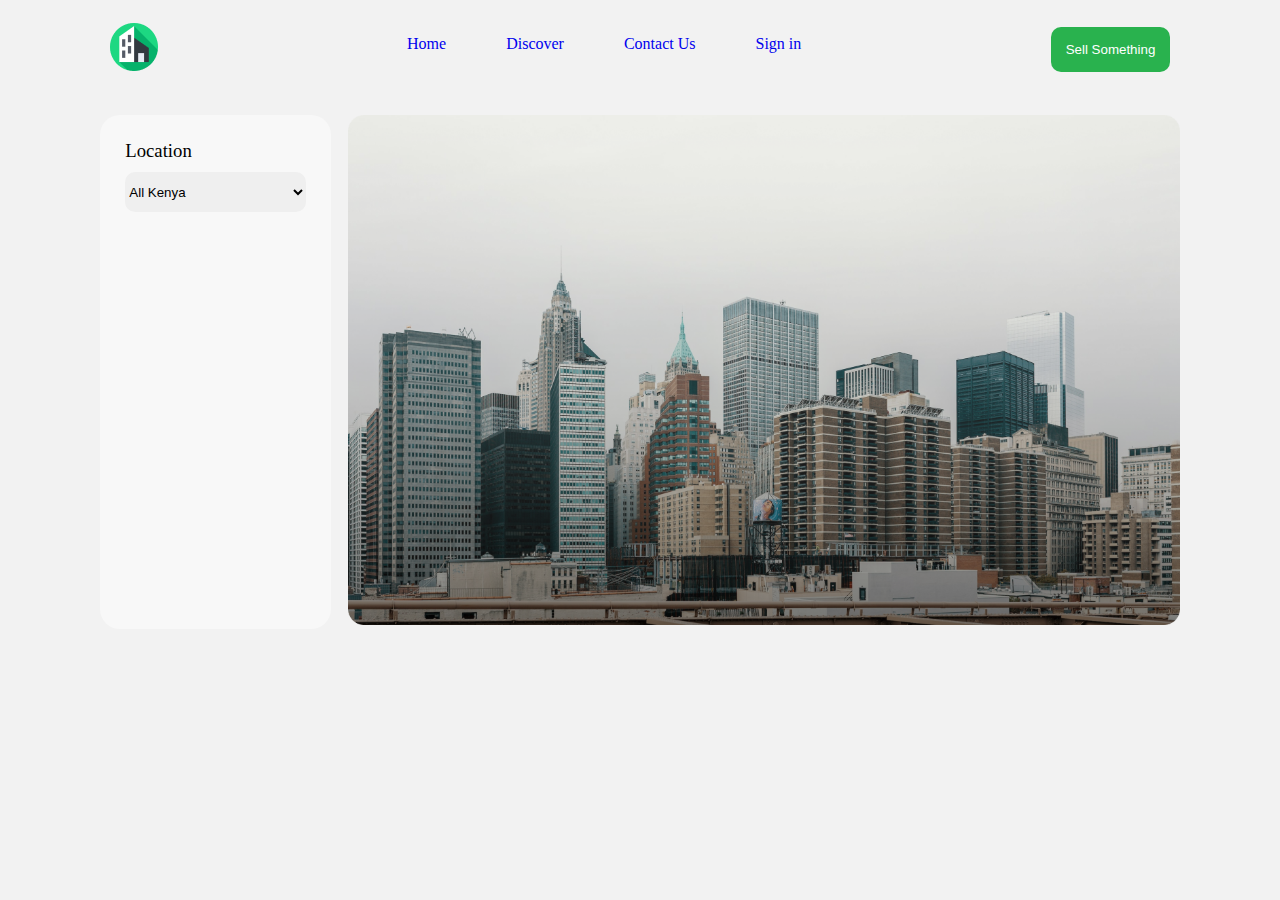
==== index.html @ 0b3e37de "started middle project, made header, styled it" ====
<!DOCTYPE html>
<html lang="en">
<head>
  <meta charset="UTF-8">
  <meta name="viewport" content="width=device-width, initial-scale=1.0">
  <link rel="stylesheet" href="styles.css">
  <title>middle</title>
</head>
<body>
  <header>
    <div class="logo">
      <img src="middle.img/apartment (1) 1.png" alt="apartmentlogo">
    </div>
    <nav>
      <ul class="header-nav">
        <a class="underline-on-hover" href="index.html"><li>Home</li></a>
        <a class="underline-on-hover" href="index.html"><li>Discover</li></a>
        <a class="underline-on-hover" href="index.html"><li>Contact Us</li></a>
        <a class="underline-on-hover" href="index.html"><li>Sign in</li></a>
      </ul>
    </nav>
      <button class="green-button">Sell Something</button>
  </header>
  <section style="display: flex;  justify-content: center;">
    <div class="checkbox-wrapper">
      <h3 style="font-weight: 500;" >Location</h3>
      <form class="select-wrapper">
        <select class="select-itself">
          <option value="All Kenya">All Kenya</option>
          <option value="html">HTML</option>
          <option value="css">CSS</option>
          <option value="php">PHP</option>
          <option value="js">JavaScript</option>
        </select>
      </form>
    </div>
    <div class="search-img-wrap">
      <div class="big-img">
        <img style="width: 65vw;" src="middle.img/Rectangle 400.png" alt="img-of-buildings">
      </div>
    </div>
  </section>
  
  
  
  
  
  
  <section>

  </section>
  <footer>

  </footer>
</body>
</html>
---- styles.css ----
* {
  margin: 0;
  padding: 0;
  box-sizing: border-box;
}

body {
  background-color: #F2F2F2;
}

header {
  display: flex;
  flex-direction: row;
  justify-content: space-around;
  align-items: center;
  margin-top: 23px;
}

.header-nav > ul, a {
  text-decoration: none;
  list-style-type: none;
  margin: 5px 30px;
}

.underline-on-hover > li {
  margin-bottom: 10px;
}

.header-nav {
  display: flex;

  @media (max-width: 800px) {
    display: none;
  }
}




.underline-on-hover:hover {
  border-bottom: 3px solid green;
}

.green-button {
  padding: 15px;
  background-color: #29B24E;
  border: none;
  box-shadow: none;
  border-radius: 10px;
  color: white;
}

.checkbox-wrapper {
  background-color: #F8F8F8;
  margin-top: 40px;
  width: 18vw;
  border-radius: 20px;
  margin-right: 17px;
  padding: 25px;
}

.search-img-wrap {
  margin-top: 40px;
}

.select-wrapper {
  margin-top: 10px;
  /* border: 2px solid #F8F8F8; */
}

.select-itself {
  border: 2px #F8F8F8; 
  width: 100%;
  height: 40px;
  border-radius: 10px;
}
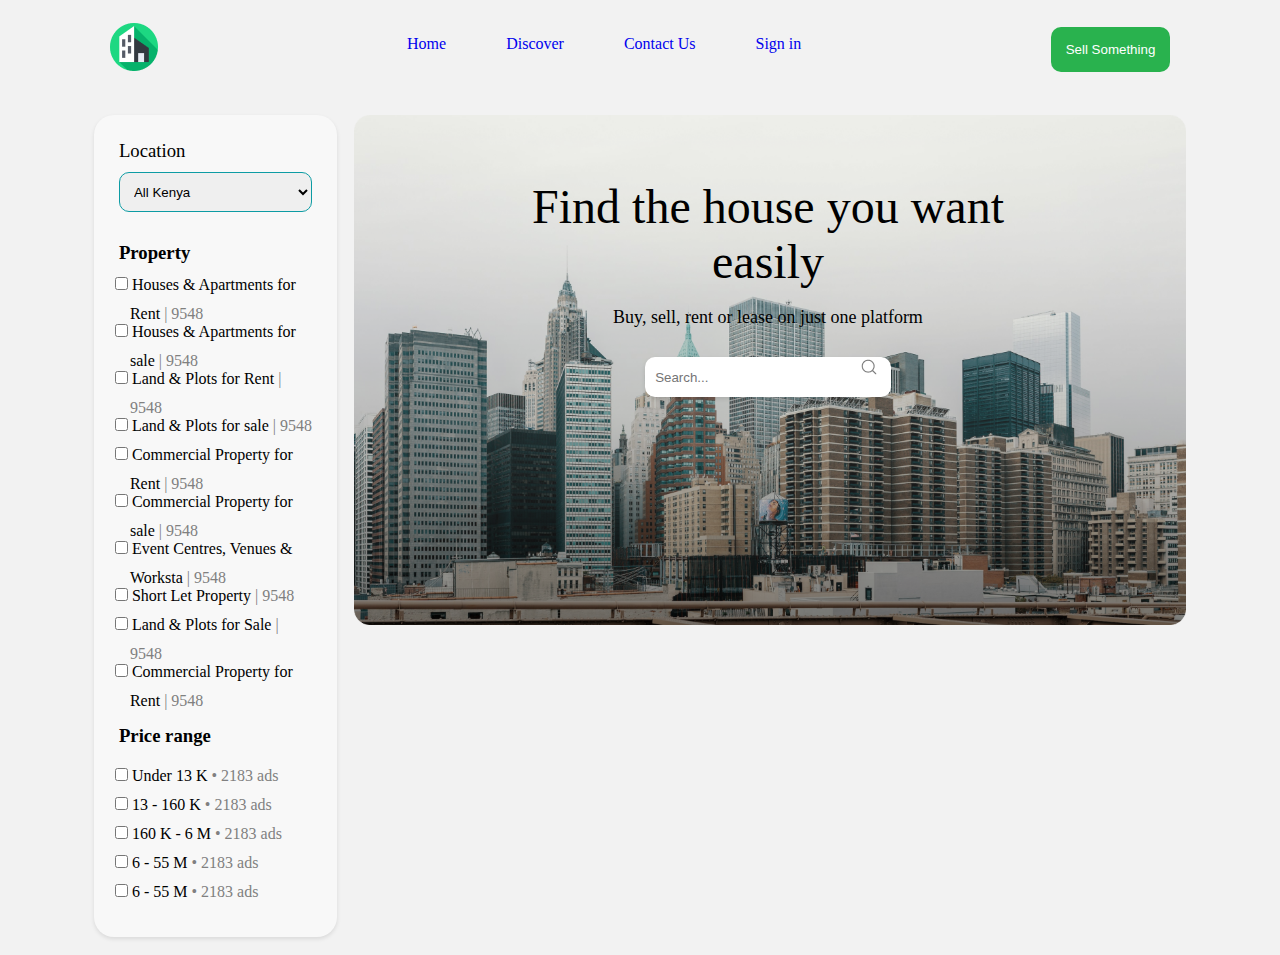
==== commit 8d4d7f1c: "first section almost done , responsive in progress" ====
--- a/index.html
+++ b/index.html
@@ -21,9 +21,9 @@
     </nav>
       <button class="green-button">Sell Something</button>
   </header>
-  <section style="display: flex;  justify-content: center;">
+  <section class="main-wrapper" >
     <div class="checkbox-wrapper">
-      <h3 style="font-weight: 500;" >Location</h3>
+      <h3 style="font-weight: 300;" >Location</h3>
       <form class="select-wrapper">
         <select class="select-itself">
           <option value="All Kenya">All Kenya</option>
@@ -33,21 +33,148 @@
           <option value="js">JavaScript</option>
         </select>
       </form>
+      <div class="checkbox1-wrap">
+        <h3 style="margin-bottom: 12px;">Property</h3>
+        <form class="form1">
+             <div class="checkbox-item">
+               <label for="coding">
+                 <input type="checkbox" id="coding" name="interest" value="Houses & Apartments for Rent | 9548">
+                 Houses & Apartments for Rent <span style="color: grey;">| 9548</span> 
+               </label>
+             </div>
+             <div class="checkbox-item">
+               <label>
+                 <input type="checkbox" id="music" name="interest" value="Houses & Apartments for Rent | 9548">
+                 Houses & Apartments for sale <span style="color: grey;">| 9548</span> 
+               </label>
+             </div>
+             <div class="checkbox-item">
+               <label>
+                 <input type="checkbox" id="art" name="interest" value="Land & Plots for Rent | 9548">
+                 Land & Plots for Rent <span style="color: grey;">| 9548</span> 
+               </label>
+             </div>
+             <div class="checkbox-item">
+               <label>
+                 <input type="checkbox" id="sports" name="interest" value="Land & Plots for sale | 9548">
+                 Land & Plots for sale <span style="color: grey;">| 9548</span> 
+               </label>
+             </div>
+             <div class="checkbox-item">
+               <label>
+                 <input type="checkbox" id="cooking" name="interest" value="Commercial Property for Rent | 9548">
+                 Commercial Property for Rent <span style="color: grey;">| 9548</span> 
+               </label>
+             </div>
+             <div class="checkbox-item">
+               <label>
+                 <input type="checkbox" id="other" name="interest" value="Commercial Property for sale | 9548">
+                 Commercial Property for sale <span style="color: grey;">| 9548</span> 
+               </label>
+             </div>
+             <div class="checkbox-item">
+              <label>
+                <input type="checkbox" id="other" name="interest" value="Event Centres, Venues & Workst | 9548">
+                Event Centres, Venues & Worksta <span style="color: grey;">| 9548</span> 
+              </label>
+            </div>
+            <div class="checkbox-item">
+              <label>
+                <input type="checkbox" id="other" name="interest" value="Short Let Property | 9548">
+                Short Let Property <span style="color: grey;">| 9548</span> 
+              </label>
+            </div>
+            <div class="checkbox-item">
+              <label>
+                <input type="checkbox" id="other" name="interest" value="Land & Plots for Sale | 9548">
+                Land & Plots for Sale <span style="color: grey;">| 9548</span> 
+              </label>
+            </div>
+            <div class="checkbox-item">
+              <label>
+                <input type="checkbox" id="other" name="interest" value="Commercial Property for Rent | 9548">
+                Commercial Property for Rent <span style="color: grey;">| 9548</span> 
+              </label>
+            </div>
+         </form>
+      </div>
+      <div class="checkbox2-wrap">
+        <h3 style="margin-bottom: 20px;">Price range</h3>
+        <form>
+          <div class="checkbox-item">
+            <label>
+              <input type="checkbox" id="other" name="interest" value=" Under 13 K">
+               Under 13 K <span style="color: grey;">• 2183 ads</span> 
+            </label>
+          </div>
+          <div class="checkbox-item">
+           <label>
+             <input type="checkbox" id="other" name="interest" value="13 - 160 K">
+             13 - 160 K  <span style="color: grey;">• 2183 ads</span> 
+           </label>
+         </div>
+         <div class="checkbox-item">
+           <label>
+             <input type="checkbox" id="other" name="interest" value="160 K - 6 M">
+             160 K - 6 M <span style="color: grey;">• 2183 ads</span> 
+           </label>
+         </div>
+         <div class="checkbox-item">
+           <label>
+             <input type="checkbox" id="other" name="interest" value="6 - 55 M">
+             6 - 55 M <span style="color: grey;">• 2183 ads</span> 
+           </label>
+         </div>
+         <div class="checkbox-item">
+           <label>
+             <input type="checkbox" id="other" name="interest" value="6 - 55 M">
+             6 - 55 M <span style="color: grey;">• 2183 ads</span> 
+           </label>
+         </div>
+        </form>
+      </div>
     </div>
     <div class="search-img-wrap">
-      <div class="big-img">
+    <div class="big-img">
         <img style="width: 65vw;" src="middle.img/Rectangle 400.png" alt="img-of-buildings">
+      </div>
+      <div class="img-content">
+        <h1 style="font-size: 48px; font-weight: 300; text-align: center;">Find the house you want easily</h1>
+        <p style="text-align: center; margin-top: 18px; font-size: 18px;">
+          Buy, sell, rent or lease on just one platform</p>
+        <form class="search-form" 
+          id="form" role="search">
+          <input class="search-input" type="search" id="query" name="q" placeholder="Search..." aria-label="Search through site content">
+          <img class="search-img" src="middle.img/Frame (1).png" alt="search-icon">
+        </form>
       </div>
     </div>
   </section>
-  
-  
-  
-  
-  
-  
-  <section>
+  <section class="trending-ads">
+    <div class="all-ad-wrapper">
+      <div>
+        <img src="" alt="">
+        <img src="" alt="">
+        <img src="" alt="">
+        <div class="text-below">
 
+        </div>
+      </div>
+
+
+
+
+
+
+
+
+
+
+
+
+
+
+    </div>
   </section>
   <footer>
 
--- a/styles.css
+++ b/styles.css
@@ -6,6 +6,15 @@
 
 body {
   background-color: #F2F2F2;
+}
+
+.main-wrapper {
+  display: flex;
+  justify-content: center;
+
+  @media (max-width: 800px) {
+    flex-direction: column;
+  }
 }
 
 header {
@@ -53,11 +62,14 @@
 .checkbox-wrapper {
   background-color: #F8F8F8;
   margin-top: 40px;
-  width: 18vw;
+  width: 19vw;
   border-radius: 20px;
   margin-right: 17px;
   padding: 25px;
+  box-shadow: 0 2px 4px rgba(0, 0, 0, 0.1);
 }
+ 
+  
 
 .search-img-wrap {
   margin-top: 40px;
@@ -65,13 +77,68 @@
 
 .select-wrapper {
   margin-top: 10px;
-  /* border: 2px solid #F8F8F8; */
 }
 
 .select-itself {
-  border: 2px #F8F8F8; 
+  border: 1px solid #0D9CA4; 
   width: 100%;
   height: 40px;
   border-radius: 10px;
+  padding: 10px;
 }
 
+.checkbox1-wrap {
+  margin-top: 30px;
+}
+
+
+label {
+  display: block;
+  padding-left: 11px;
+  text-indent: -15px;
+}
+
+
+.checkbox-item input[type=checkbox] {
+  /* accent-color: #29B24E; */
+  accent-color: forestgreen;
+
+  margin-bottom: 15px;
+  
+}
+
+.checkbox2-wrap {
+  margin-left: 0px;
+  margin-top: 15px;
+}
+
+.img-content {
+  content: "Overlay Text";
+  position: absolute;
+  top: 32%;
+  left: 60%;
+  transform: translate(-50%, -50%);
+}
+
+.search-form {
+ border-radius: 1px;
+ display: flex;
+ flex-direction: row;
+ justify-content: center;
+ margin-top: 29px;
+}
+
+.search-input {
+    border: 1px transparent;
+    width: 48%;
+    height: 40px;
+    border-radius: 10px;
+    padding: 10px;
+    box-shadow: 0 2px 4px rgba(0, 0, 0, 0.1); 
+}
+
+.search-img {
+  position: absolute;
+  top: 82%;
+  left: 68%;
+}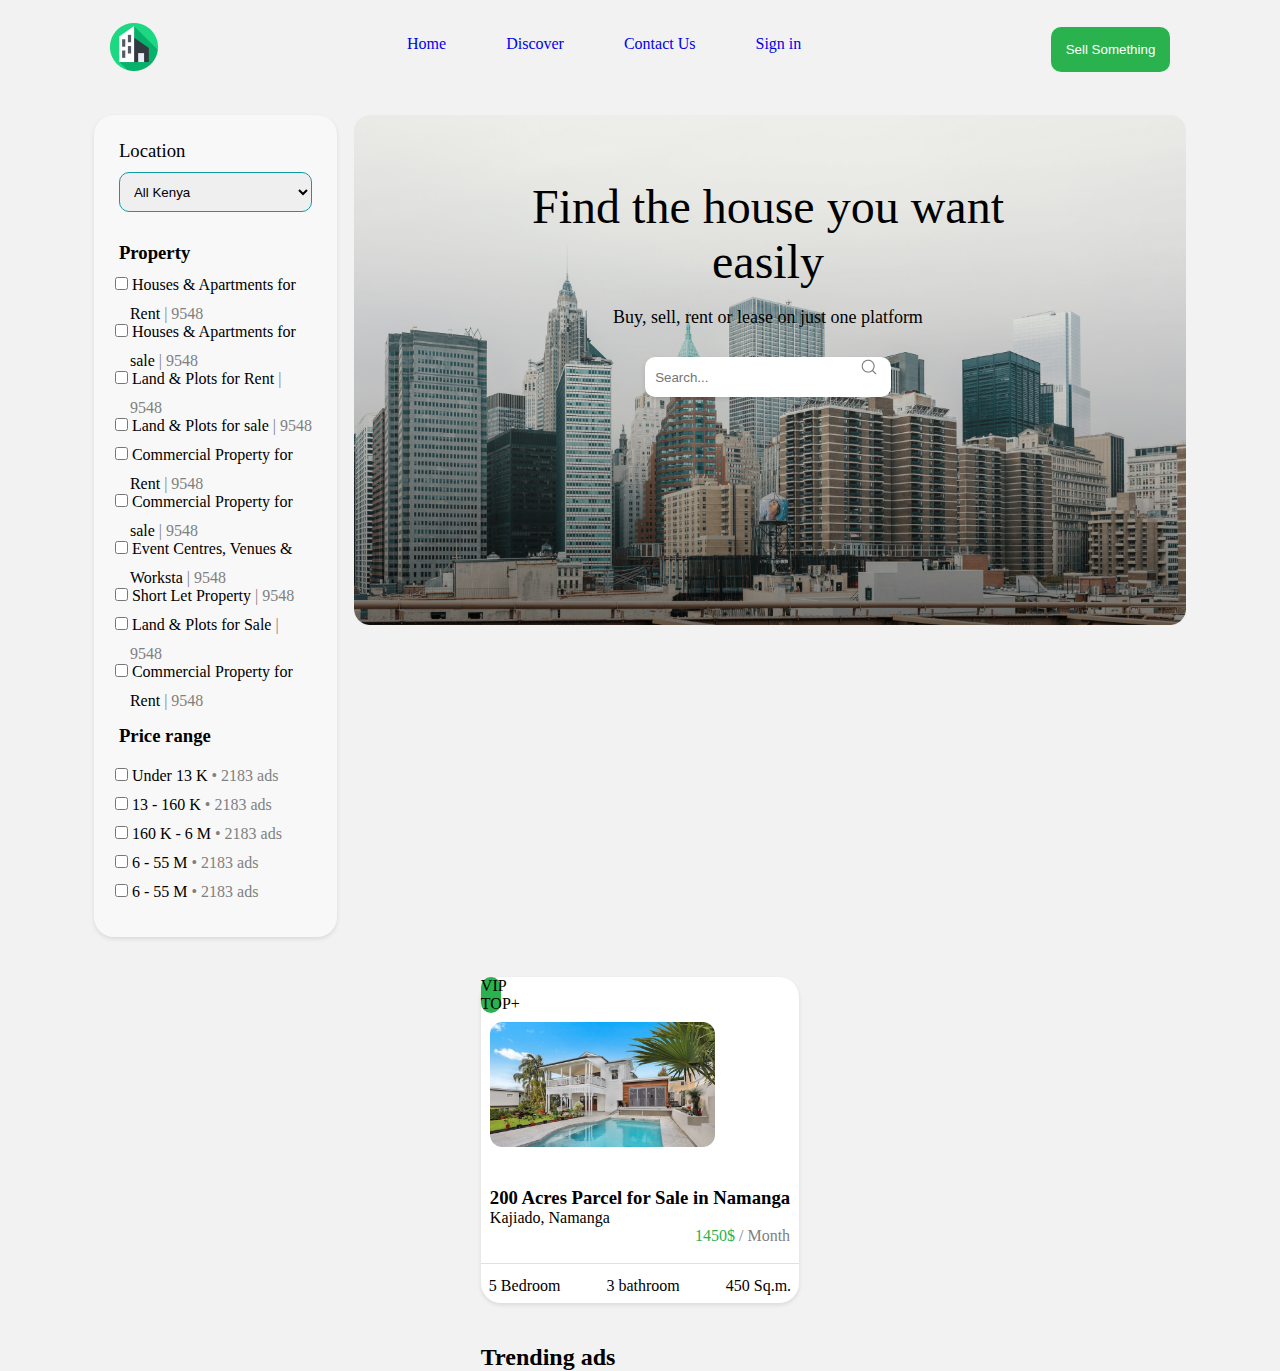
==== commit 72452174: "added new files, started items below" ====
--- a/index.html
+++ b/index.html
@@ -152,14 +152,32 @@
   </section>
   <section class="trending-ads">
     <div class="all-ad-wrapper">
-      <div>
-        <img src="" alt="">
-        <img src="" alt="">
-        <img src="" alt="">
+      <div class="item">
+        <div class="imgs-cont">
+          <div class="vip-top">
+            VIP TOP+
+          </div>
+          <div>
+            <img class="house-img" src="middle.img/Rectangle 541.png" alt="">
+          </div>
+          <div>
+            <img src="" alt="">
+          </div>
+        </div>
         <div class="text-below">
-
+          <h3>200 Acres Parcel for Sale in Namanga</h3>
+          <p>Kajiado, Namanga</p>
+          <p style="text-align: end; color: #29B24E;" >1450$ <span style="color: grey;">/ Month</span></p>
+        </div>
+        <div class="rooms">
+          <p style="margin-top: 5px;">5 Bedroom</p>
+          <p style="margin-top: 5px;">3 bathroom</p>
+          <p style="margin-top: 5px;">450 Sq.m.</p>
         </div>
       </div>
+      <h2 style="margin-top: 41px;">Trending ads</h2>
+    </div>
+  </section>
 
 
 
@@ -171,11 +189,6 @@
 
 
 
-
-
-
-    </div>
-  </section>
   <footer>
 
   </footer>
--- a/styles.css
+++ b/styles.css
@@ -6,15 +6,16 @@
 
 body {
   background-color: #F2F2F2;
+  font-family: poppins;
 }
 
 .main-wrapper {
   display: flex;
   justify-content: center;
 
-  @media (max-width: 800px) {
-    flex-direction: column;
-  }
+  /* @media (max-width: 1024px) {
+    flex-direction: column-reverse;
+  } */
 }
 
 header {
@@ -118,6 +119,11 @@
   top: 32%;
   left: 60%;
   transform: translate(-50%, -50%);
+
+  /* @media (max-width: 1024px) {
+    left: 0;
+    margin: 0 50%;
+  } */
 }
 
 .search-form {
@@ -141,4 +147,50 @@
   position: absolute;
   top: 82%;
   left: 68%;
-}+}
+
+
+.trending-ads {
+  display: flex;
+  justify-content: center;
+}
+
+.item {
+  background-color: white;
+  margin-top: 40px;
+  height: auto;
+  border-radius: 20px;
+  box-shadow: 0 2px 4px rgba(0, 0, 0, 0.1);
+}
+
+.text-below, .item img {
+  padding: 9px;
+}
+
+
+.rooms {
+  display: flex;
+    flex-direction: row;
+    justify-content: space-between;
+    margin-top: 9px;
+    border-top: 1px solid #CFEAD6;
+    margin-bottom: 6px;
+}
+
+.rooms > p {
+  padding: 8px;
+}
+
+.house-img {
+  width: 19vw;
+  display: flex;
+  align-items: center;
+  justify-content: flex-start;
+}
+
+.vip-top {
+  background-color: #29B24E;
+  border-radius: 20px;
+  width: 20px;
+}
+
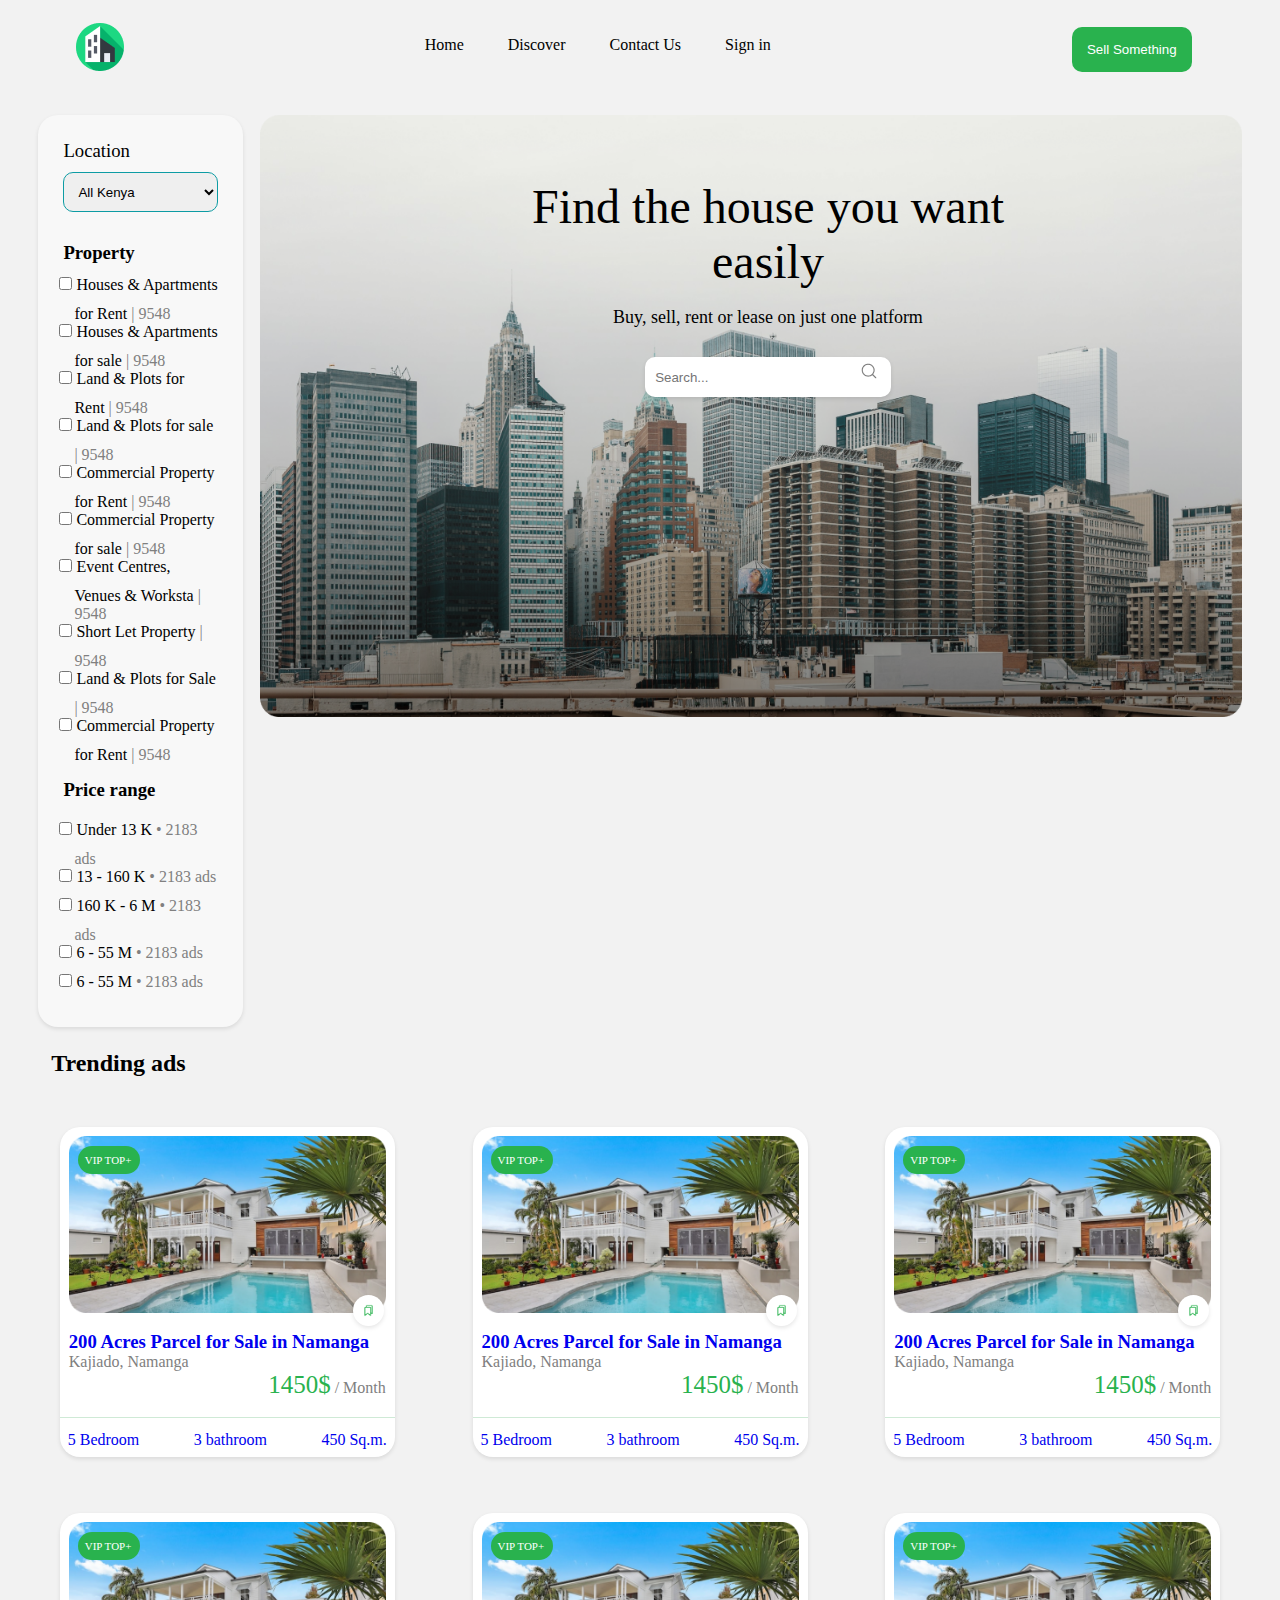
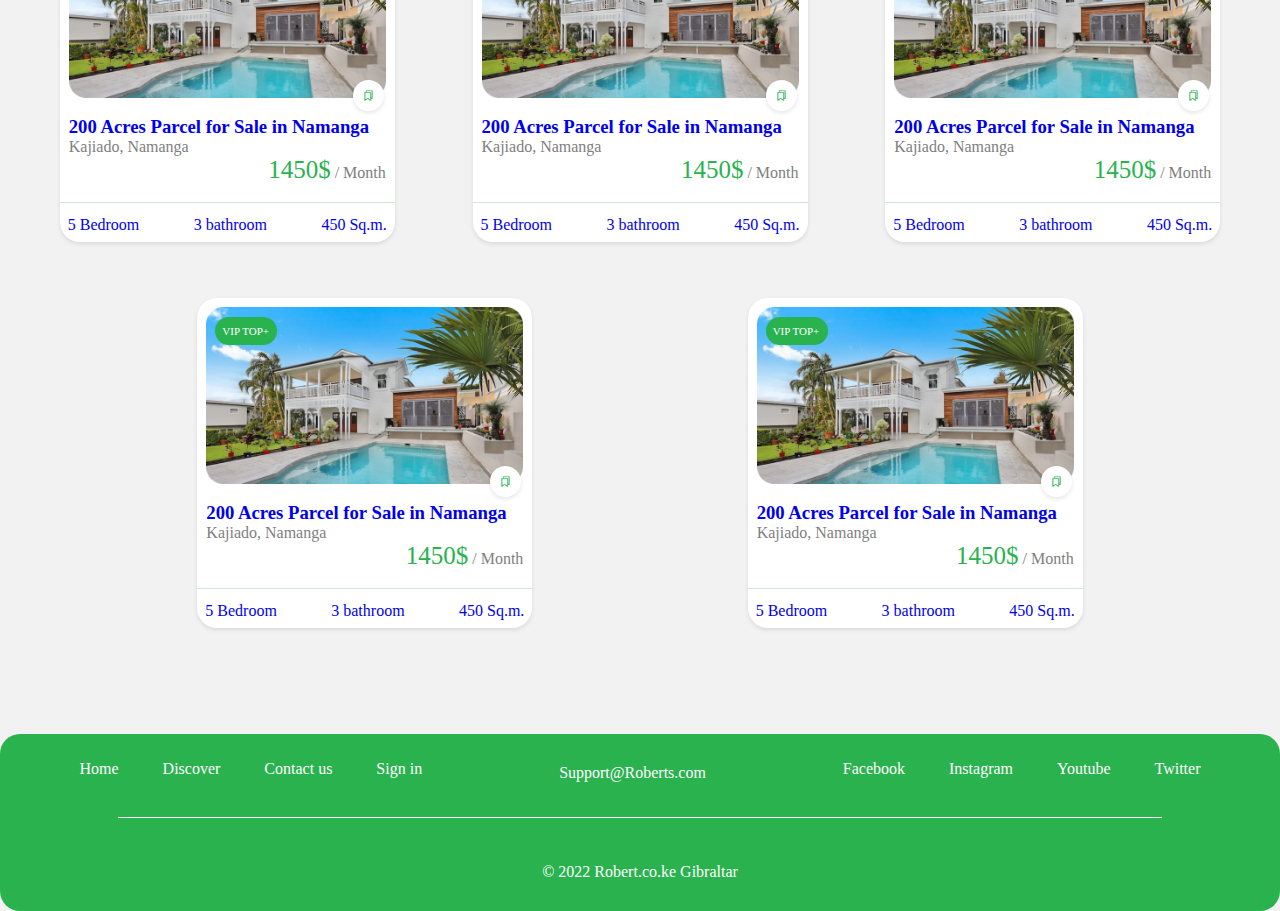
==== commit a36a0289: "almost finished main page, started internal page, created new files for that and pasted  main struct" ====
--- a/index.html
+++ b/index.html
@@ -13,10 +13,10 @@
     </div>
     <nav>
       <ul class="header-nav">
-        <a class="underline-on-hover" href="index.html"><li>Home</li></a>
-        <a class="underline-on-hover" href="index.html"><li>Discover</li></a>
-        <a class="underline-on-hover" href="index.html"><li>Contact Us</li></a>
-        <a class="underline-on-hover" href="index.html"><li>Sign in</li></a>
+        <a class="underline-on-hover" href="index.html"><li style="color: black;">Home</li></a>
+        <a class="underline-on-hover" href="index.html"><li style="color: black;">Discover</li></a>
+        <a class="underline-on-hover" href="index.html"><li style="color: black;">Contact Us</li></a>
+        <a class="underline-on-hover" href="index.html"><li style="color: black;">Sign in</li></a>
       </ul>
     </nav>
       <button class="green-button">Sell Something</button>
@@ -39,61 +39,61 @@
              <div class="checkbox-item">
                <label for="coding">
                  <input type="checkbox" id="coding" name="interest" value="Houses & Apartments for Rent | 9548">
-                 Houses & Apartments for Rent <span style="color: grey;">| 9548</span> 
+                 Houses & Apartments for Rent <span style="color: grey;">| 9548</span>
                </label>
              </div>
              <div class="checkbox-item">
                <label>
                  <input type="checkbox" id="music" name="interest" value="Houses & Apartments for Rent | 9548">
-                 Houses & Apartments for sale <span style="color: grey;">| 9548</span> 
+                 Houses & Apartments for sale <span style="color: grey;">| 9548</span>
                </label>
              </div>
              <div class="checkbox-item">
                <label>
                  <input type="checkbox" id="art" name="interest" value="Land & Plots for Rent | 9548">
-                 Land & Plots for Rent <span style="color: grey;">| 9548</span> 
+                 Land & Plots for Rent <span style="color: grey;">| 9548</span>
                </label>
              </div>
              <div class="checkbox-item">
                <label>
                  <input type="checkbox" id="sports" name="interest" value="Land & Plots for sale | 9548">
-                 Land & Plots for sale <span style="color: grey;">| 9548</span> 
+                 Land & Plots for sale <span style="color: grey;">| 9548</span>
                </label>
              </div>
              <div class="checkbox-item">
                <label>
                  <input type="checkbox" id="cooking" name="interest" value="Commercial Property for Rent | 9548">
-                 Commercial Property for Rent <span style="color: grey;">| 9548</span> 
+                 Commercial Property for Rent <span style="color: grey;">| 9548</span>
                </label>
              </div>
              <div class="checkbox-item">
                <label>
                  <input type="checkbox" id="other" name="interest" value="Commercial Property for sale | 9548">
-                 Commercial Property for sale <span style="color: grey;">| 9548</span> 
+                 Commercial Property for sale <span style="color: grey;">| 9548</span>
                </label>
              </div>
              <div class="checkbox-item">
               <label>
                 <input type="checkbox" id="other" name="interest" value="Event Centres, Venues & Workst | 9548">
-                Event Centres, Venues & Worksta <span style="color: grey;">| 9548</span> 
+                Event Centres, Venues & Worksta <span style="color: grey;">| 9548</span>
               </label>
             </div>
             <div class="checkbox-item">
               <label>
                 <input type="checkbox" id="other" name="interest" value="Short Let Property | 9548">
-                Short Let Property <span style="color: grey;">| 9548</span> 
+                Short Let Property <span style="color: grey;">| 9548</span>
               </label>
             </div>
             <div class="checkbox-item">
               <label>
                 <input type="checkbox" id="other" name="interest" value="Land & Plots for Sale | 9548">
-                Land & Plots for Sale <span style="color: grey;">| 9548</span> 
+                Land & Plots for Sale <span style="color: grey;">| 9548</span>
               </label>
             </div>
             <div class="checkbox-item">
               <label>
                 <input type="checkbox" id="other" name="interest" value="Commercial Property for Rent | 9548">
-                Commercial Property for Rent <span style="color: grey;">| 9548</span> 
+                Commercial Property for Rent <span style="color: grey;">| 9548</span>
               </label>
             </div>
          </form>
@@ -104,31 +104,31 @@
           <div class="checkbox-item">
             <label>
               <input type="checkbox" id="other" name="interest" value=" Under 13 K">
-               Under 13 K <span style="color: grey;">• 2183 ads</span> 
+               Under 13 K <span style="color: grey;">• 2183 ads</span>
             </label>
           </div>
           <div class="checkbox-item">
            <label>
              <input type="checkbox" id="other" name="interest" value="13 - 160 K">
-             13 - 160 K  <span style="color: grey;">• 2183 ads</span> 
+             13 - 160 K  <span style="color: grey;">• 2183 ads</span>
            </label>
          </div>
          <div class="checkbox-item">
            <label>
              <input type="checkbox" id="other" name="interest" value="160 K - 6 M">
-             160 K - 6 M <span style="color: grey;">• 2183 ads</span> 
+             160 K - 6 M <span style="color: grey;">• 2183 ads</span>
            </label>
          </div>
          <div class="checkbox-item">
            <label>
              <input type="checkbox" id="other" name="interest" value="6 - 55 M">
-             6 - 55 M <span style="color: grey;">• 2183 ads</span> 
+             6 - 55 M <span style="color: grey;">• 2183 ads</span>
            </label>
          </div>
          <div class="checkbox-item">
            <label>
              <input type="checkbox" id="other" name="interest" value="6 - 55 M">
-             6 - 55 M <span style="color: grey;">• 2183 ads</span> 
+             6 - 55 M <span style="color: grey;">• 2183 ads</span>
            </label>
          </div>
         </form>
@@ -136,61 +136,280 @@
     </div>
     <div class="search-img-wrap">
     <div class="big-img">
-        <img style="width: 65vw;" src="middle.img/Rectangle 400.png" alt="img-of-buildings">
+        <img style=" width: 100%; max-height: 141vh;"src="middle.img/Rectangle 400.png" alt="img-of-buildings">
+        <div class="img-content">
+          <h1 class="img-h1-content">Find the house you want easily</h1>
+          <p style="text-align: center; margin-top: 18px; font-size: 18px;">
+            Buy, sell, rent or lease on just one platform</p>
+          <form class="search-form"
+            id="form" role="search">
+            <input class="search-input" type="search" id="query" name="q" placeholder="Search..." aria-label="Search through site content">
+            <img class="search-img" src="middle.img/Frame (1).png" alt="search-icon">
+          </form>
+        </div>
       </div>
-      <div class="img-content">
-        <h1 style="font-size: 48px; font-weight: 300; text-align: center;">Find the house you want easily</h1>
-        <p style="text-align: center; margin-top: 18px; font-size: 18px;">
-          Buy, sell, rent or lease on just one platform</p>
-        <form class="search-form" 
-          id="form" role="search">
-          <input class="search-input" type="search" id="query" name="q" placeholder="Search..." aria-label="Search through site content">
-          <img class="search-img" src="middle.img/Frame (1).png" alt="search-icon">
-        </form>
-      </div>
     </div>
   </section>
+    <div> 
+      <h2 style="margin-top: 23px; margin-left: 4vw;">
+        Trending ads
+      </h2>
+    </div>
   <section class="trending-ads">
     <div class="all-ad-wrapper">
-      <div class="item">
-        <div class="imgs-cont">
-          <div class="vip-top">
-            VIP TOP+
-          </div>
-          <div>
-            <img class="house-img" src="middle.img/Rectangle 541.png" alt="">
-          </div>
-          <div>
-            <img src="" alt="">
-          </div>
-        </div>
-        <div class="text-below">
-          <h3>200 Acres Parcel for Sale in Namanga</h3>
-          <p>Kajiado, Namanga</p>
-          <p style="text-align: end; color: #29B24E;" >1450$ <span style="color: grey;">/ Month</span></p>
-        </div>
-        <div class="rooms">
-          <p style="margin-top: 5px;">5 Bedroom</p>
-          <p style="margin-top: 5px;">3 bathroom</p>
-          <p style="margin-top: 5px;">450 Sq.m.</p>
-        </div>
-      </div>
-      <h2 style="margin-top: 41px;">Trending ads</h2>
+      <a href="index2.html">
+        <div class="item">
+        <div class="imgs-cont">
+          <div class="vip-top">
+           <p style="margin-top: 8px;
+           font-size: 11px;
+           color: white;
+           margin-left: 7px;
+            ">VIP TOP+</p>
+          </div>
+          <div>
+            <img class="house-img" src="middle.img/Rectangle 541.png" alt="img-ofhouse">
+          </div>
+          <div class="imgs-cont2">
+            <img src="middle.img/Frame (2).png" alt="img-ofhouse">
+          </div>
+        </div>
+        <div class="text-below">
+          <h3>200 Acres Parcel for Sale in Namanga</h3>
+          <p style="color: grey;">Kajiado, Namanga</p>
+          <p style="text-align: end; color: #29B24E;" ><span class="green-price"> 1450$</span> <span style="color: grey;">/ Month</span></p>
+        </div>
+        <div class="rooms">
+          <p style="margin-top: 5px;">5 Bedroom</p>
+          <p style="margin-top: 5px;">3 bathroom</p>
+          <p style="margin-top: 5px;">450 Sq.m.</p>
+        </div>
+      </div></a>
+      <a href="index.html">
+        <div class="item">
+        <div class="imgs-cont">
+          <div class="vip-top">
+           <p style="    margin-top: 8px;
+           font-size: 11px;
+           color: white;
+           margin-left: 7px;
+            ">VIP TOP+</p>
+          </div>
+          <div>
+            <img class="house-img" src="middle.img/Rectangle 541.png" alt="">
+          </div>
+          <div class="imgs-cont2">
+            <img src="middle.img/Frame (2).png" alt="">
+          </div>
+        </div>
+        <div class="text-below">
+          <h3>200 Acres Parcel for Sale in Namanga</h3>
+          <p style="color: grey;">Kajiado, Namanga</p>
+          <p style="text-align: end; color: #29B24E;" ><span class="green-price"> 1450$</span> <span style="color: grey;">/ Month</span></p>
+        </div>
+        <div class="rooms">
+          <p style="margin-top: 5px;">5 Bedroom</p>
+          <p style="margin-top: 5px;">3 bathroom</p>
+          <p style="margin-top: 5px;">450 Sq.m.</p>
+        </div>
+      </div></a>
+      <a href="index.html">
+        <div class="item">
+        <div class="imgs-cont">
+          <div class="vip-top">
+           <p style="    margin-top: 8px;
+           font-size: 11px;
+           color: white;
+           margin-left: 7px;
+            ">VIP TOP+</p>
+          </div>
+          <div>
+            <img class="house-img" src="middle.img/Rectangle 541.png" alt="">
+          </div>
+          <div class="imgs-cont2">
+            <img src="middle.img/Frame (2).png" alt="">
+          </div>
+        </div>
+        <div class="text-below">
+          <h3>200 Acres Parcel for Sale in Namanga</h3>
+          <p style="color: grey;">Kajiado, Namanga</p>
+          <p style="text-align: end; color: #29B24E;" ><span class="green-price"> 1450$</span> <span style="color: grey;">/ Month</span></p>
+        </div>
+        <div class="rooms">
+          <p style="margin-top: 5px;">5 Bedroom</p>
+          <p style="margin-top: 5px;">3 bathroom</p>
+          <p style="margin-top: 5px;">450 Sq.m.</p>
+        </div>
+      </div></a>
+      <a href="index.html">
+        <div class="item">
+        <div class="imgs-cont">
+          <div class="vip-top">
+           <p style="    margin-top: 8px;
+           font-size: 11px;
+           color: white;
+           margin-left: 7px;
+            ">VIP TOP+</p>
+          </div>
+          <div>
+            <img class="house-img" src="middle.img/Rectangle 541.png" alt="img-ofhouse">
+          </div>
+          <div class="imgs-cont2">
+            <img src="middle.img/Frame (2).png" alt="img-ofhouse">
+          </div>
+        </div>
+        <div class="text-below">
+          <h3>200 Acres Parcel for Sale in Namanga</h3>
+          <p style="color: grey;">Kajiado, Namanga</p>
+          <p style="text-align: end; color: #29B24E;" ><span class="green-price"> 1450$</span> <span style="color: grey;">/ Month</span></p>
+        </div>
+        <div class="rooms">
+          <p style="margin-top: 5px;">5 Bedroom</p>
+          <p style="margin-top: 5px;">3 bathroom</p>
+          <p style="margin-top: 5px;">450 Sq.m.</p>
+        </div>
+      </div></a>
+      <a href="index.html">
+        <div class="item">
+        <div class="imgs-cont">
+          <div class="vip-top">
+           <p style="    margin-top: 8px;
+           font-size: 11px;
+           color: white;
+           margin-left: 7px;
+            ">VIP TOP+</p>
+          </div>
+          <div>
+            <img class="house-img" src="middle.img/Rectangle 541.png" alt="">
+          </div>
+          <div class="imgs-cont2">
+            <img src="middle.img/Frame (2).png" alt="">
+          </div>
+        </div>
+        <div class="text-below">
+          <h3>200 Acres Parcel for Sale in Namanga</h3>
+          <p style="color: grey;">Kajiado, Namanga</p>
+          <p style="text-align: end; color: #29B24E;" ><span class="green-price"> 1450$</span> <span style="color: grey;">/ Month</span></p>
+        </div>
+        <div class="rooms">
+          <p style="margin-top: 5px;">5 Bedroom</p>
+          <p style="margin-top: 5px;">3 bathroom</p>
+          <p style="margin-top: 5px;">450 Sq.m.</p>
+        </div>
+      </div></a>
+      <a href="index.html">
+        <div class="item">
+        <div class="imgs-cont">
+          <div class="vip-top">
+           <p style="    margin-top: 8px;
+           font-size: 11px;
+           color: white;
+           margin-left: 7px;
+            ">VIP TOP+</p>
+          </div>
+          <div>
+            <img class="house-img" src="middle.img/Rectangle 541.png" alt="">
+          </div>
+          <div class="imgs-cont2">
+            <img src="middle.img/Frame (2).png" alt="">
+          </div>
+        </div>
+        <div class="text-below">
+          <h3>200 Acres Parcel for Sale in Namanga</h3>
+          <p style="color: grey;">Kajiado, Namanga</p>
+          <p style="text-align: end; color: #29B24E;" ><span class="green-price"> 1450$</span> <span style="color: grey;">/ Month</span></p>
+        </div>
+        <div class="rooms">
+          <p style="margin-top: 5px;">5 Bedroom</p>
+          <p style="margin-top: 5px;">3 bathroom</p>
+          <p style="margin-top: 5px;">450 Sq.m.</p>
+        </div>
+      </div></a>
+      <a href="index.html">
+        <div class="item">
+        <div class="imgs-cont">
+          <div class="vip-top">
+           <p style="    margin-top: 8px;
+           font-size: 11px;
+           color: white;
+           margin-left: 7px;
+            ">VIP TOP+</p>
+          </div>
+          <div>
+            <img class="house-img" src="middle.img/Rectangle 541.png" alt="">
+          </div>
+          <div class="imgs-cont2">
+            <img src="middle.img/Frame (2).png" alt="">
+          </div>
+        </div>
+        <div class="text-below">
+          <h3>200 Acres Parcel for Sale in Namanga</h3>
+          <p style="color: grey;">Kajiado, Namanga</p>
+          <p style="text-align: end; color: #29B24E;" ><span class="green-price"> 1450$</span> <span style="color: grey;">/ Month</span></p>
+        </div>
+        <div class="rooms">
+          <p style="margin-top: 5px;">5 Bedroom</p>
+          <p style="margin-top: 5px;">3 bathroom</p>
+          <p style="margin-top: 5px;">450 Sq.m.</p>
+        </div>
+      </div></a>
+      <a href="index.html">
+        <div class="item">
+        <div class="imgs-cont">
+          <div class="vip-top">
+           <p style="    margin-top: 8px;
+           font-size: 11px;
+           color: white;
+           margin-left: 7px;
+            ">VIP TOP+</p>
+          </div>
+          <div>
+            <img class="house-img" src="middle.img/Rectangle 541.png" alt="">
+          </div>
+          <div class="imgs-cont2">
+            <img src="middle.img/Frame (2).png" alt="">
+          </div>
+        </div>
+        <div class="text-below">
+          <h3>200 Acres Parcel for Sale in Namanga</h3>
+          <p style="color: grey;">Kajiado, Namanga</p>
+          <p style="text-align: end; color: #29B24E; " > <span class="green-price"> 1450$</span> <span style="color: grey;">/ Month</span></p>
+        </div>
+        <div class="rooms">
+          <p style="margin-top: 5px;">5 Bedroom</p>
+          <p style="margin-top: 5px;">3 bathroom</p>
+          <p style="margin-top: 5px;">450 Sq.m.</p>
+        </div>
+      </div></a>
     </div>
   </section>
-
-
-
-
-
-
-
-
-
-
-
   <footer>
-
+      <div class="nav-wrapper">
+        <nav class="first-nav-wrap">
+          <ul>
+            <a class="link-nav" href=""><li>Home</li></a>
+            <a class="link-nav" href=""><li>Discover</li></a>
+            <a class="link-nav" href=""><li>Contact us</li></a>
+            <a class="link-nav" href=""><li>Sign in</li></a>
+          </ul>
+        </nav>
+        <p class="between">Support@Roberts.com</p>
+        <nav class="second-nav-wrap">
+          <ul>
+            <a class="link-nav" href=""><li>Facebook</li></a>
+            <a class="link-nav" href=""><li>Instagram</li></a>
+            <a class="link-nav" href=""><li>Youtube</li></a>
+            <a class="link-nav" href=""><li>Twitter</li></a>
+          </ul>
+        </nav>
+    </div>
+    <div class="footer-line"></div>
+    <div style="display: flex; justify-content: center;">
+      <p style="margin-top: 30px;margin-bottom: 30px; color: white;">© 2022 Robert.co.ke Gibraltar</p>
+    </div>
   </footer>
+  <div class="mobile-footer">
+    <img style="width: 100%; margin-top: 56px;" src="middle.img/Group 134.png" alt="mobilefooterimg">
+  </div>
 </body>
 </html>--- a/styles.css
+++ b/styles.css
@@ -11,11 +11,12 @@
 
 .main-wrapper {
   display: flex;
-  justify-content: center;
-
-  /* @media (max-width: 1024px) {
+  margin: 0 3%;
+
+  @media (max-width: 1200px)  {
     flex-direction: column-reverse;
-  } */
+
+  }
 }
 
 header {
@@ -26,6 +27,7 @@
   margin-top: 23px;
 }
 
+
 .header-nav > ul, a {
   text-decoration: none;
   list-style-type: none;
@@ -39,7 +41,7 @@
 .header-nav {
   display: flex;
 
-  @media (max-width: 800px) {
+  @media (max-width: 768px) {
     display: none;
   }
 }
@@ -58,6 +60,7 @@
   box-shadow: none;
   border-radius: 10px;
   color: white;
+  margin-right: -4vw;
 }
 
 .checkbox-wrapper {
@@ -68,13 +71,15 @@
   margin-right: 17px;
   padding: 25px;
   box-shadow: 0 2px 4px rgba(0, 0, 0, 0.1);
+
+  @media (max-width: 1200px) {
+    width: 100%;
+    height: 100%;
+  }
+
 }
  
-  
-
-.search-img-wrap {
-  margin-top: 40px;
-}
+
 
 .select-wrapper {
   margin-top: 10px;
@@ -100,6 +105,9 @@
 }
 
 
+
+
+
 .checkbox-item input[type=checkbox] {
   /* accent-color: #29B24E; */
   accent-color: forestgreen;
@@ -111,6 +119,11 @@
 .checkbox2-wrap {
   margin-left: 0px;
   margin-top: 15px;
+}
+
+
+.search-img-wrap {
+  margin-top: 40px;
 }
 
 .img-content {
@@ -120,10 +133,35 @@
   left: 60%;
   transform: translate(-50%, -50%);
 
-  /* @media (max-width: 1024px) {
-    left: 0;
-    margin: 0 50%;
-  } */
+  @media (max-width: 1200px) {
+    position: absolute;
+    top: 42%;
+    left: 50%;
+  }
+
+}
+
+.img-content {
+  @media (max-width: 650px) {
+    position: absolute;
+    top: 32%;
+    left: 50%;
+  }
+
+  @media (max-width: 500px) {
+    top: 25%;
+    left: 50%;
+  }
+}
+
+.img-h1-content {
+  font-size: 48px; 
+  font-weight: 300; 
+  text-align: center; 
+
+  @media (max-width: 650px) {
+    font-size: 30px;
+  }
 }
 
 .search-form {
@@ -132,6 +170,10 @@
  flex-direction: row;
  justify-content: center;
  margin-top: 29px;
+}
+
+.logo {
+  margin-left: -5vw;
 }
 
 .search-input {
@@ -145,14 +187,27 @@
 
 .search-img {
   position: absolute;
-  top: 82%;
+  top: 84%;
   left: 68%;
 }
 
 
 .trending-ads {
   display: flex;
-  justify-content: center;
+}
+
+.all-ad-wrapper {
+  display: flex;
+  flex-direction: row;
+  flex-wrap: wrap;
+  align-items: center;
+  margin-top: -7vw;
+  justify-content: space-evenly;
+  padding: 95px 12px;
+}
+
+.green-price {
+  font-size: 25px;
 }
 
 .item {
@@ -161,6 +216,7 @@
   height: auto;
   border-radius: 20px;
   box-shadow: 0 2px 4px rgba(0, 0, 0, 0.1);
+  max-width: 335px;
 }
 
 .text-below, .item img {
@@ -182,15 +238,119 @@
 }
 
 .house-img {
-  width: 19vw;
   display: flex;
   align-items: center;
   justify-content: flex-start;
+  width: 100%;
 }
 
 .vip-top {
   background-color: #29B24E;
   border-radius: 20px;
-  width: 20px;
-}
-
+  width: 62px;
+  height: 28px;
+  margin: 19px 18px;
+  position: absolute;
+}
+
+.imgs-cont2 {
+  display: flex;
+  background-color: white;
+  border-radius: 20px;
+  width: 31px;
+  height: 31px;
+  margin-left: 293px;
+  margin-top: -27px;
+  position: absolute;
+  box-shadow: 0 2px 4px rgba(0, 0, 0, 0.1);
+}
+
+
+
+
+
+/* footer */
+
+
+footer{
+  background-color: #29B24E;
+  border-radius: 20px;
+}
+
+.nav-wrapper {
+  display: flex;
+  justify-content: space-around;
+  align-items: center;
+
+  @media (max-width: 923px) {
+    flex-direction: row;
+  }
+}
+
+
+.footer-line {
+  border-bottom: 1px solid white; 
+  padding-bottom: 20px;
+  margin: 15px 118px;
+}
+
+
+.first-nav-wrap .second-nav-wrap > ul, li{
+  text-decoration: none;
+  list-style-type: none;
+  margin-top: 30vw;
+  margin: 2px -8px -22px;
+  color: white;
+}
+
+.first-nav-wrap > ul {
+  display: flex;
+  flex-direction: row;
+
+  @media (max-width: 923px) {
+    flex-direction: column;
+  }
+}
+
+.second-nav-wrap > ul {
+  display: flex;
+  flex-direction: row;
+  @media (max-width: 923px) {
+    flex-direction: column;
+    padding: 15px;
+  }
+}
+
+.second-nav-wrap > li {
+  @media (max-width: 923px) { 
+    padding: 5px;
+  }
+}
+
+.between {
+  margin-top: 30px; 
+  color: white;
+  
+  @media (max-width: 923px) {
+    display: none;
+  }
+}
+
+.link-nav {
+   
+  @media (max-width: 923px) {
+    padding: 15px;
+  }
+
+}
+
+.mobile-footer {
+  display: none;
+
+  @media (max-width: 627px) {
+    display: flex;
+  }
+}
+
+
+
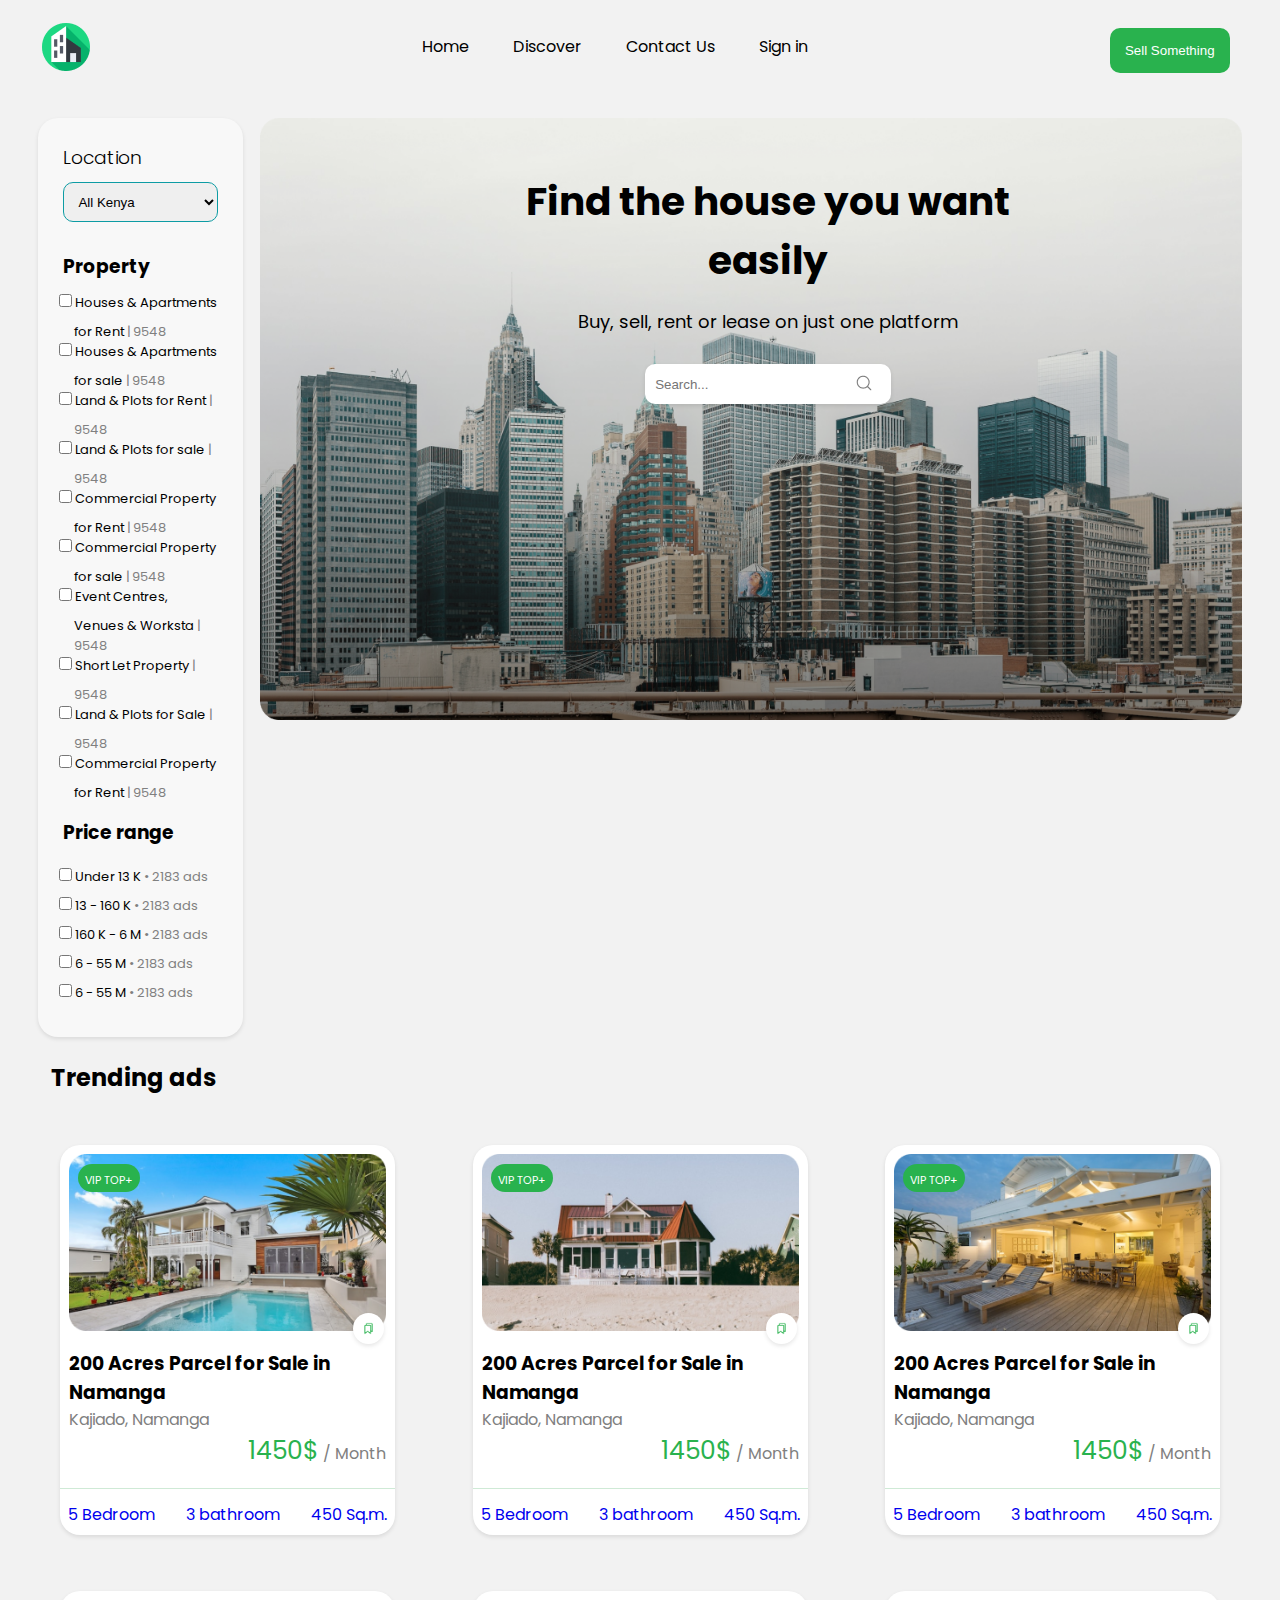
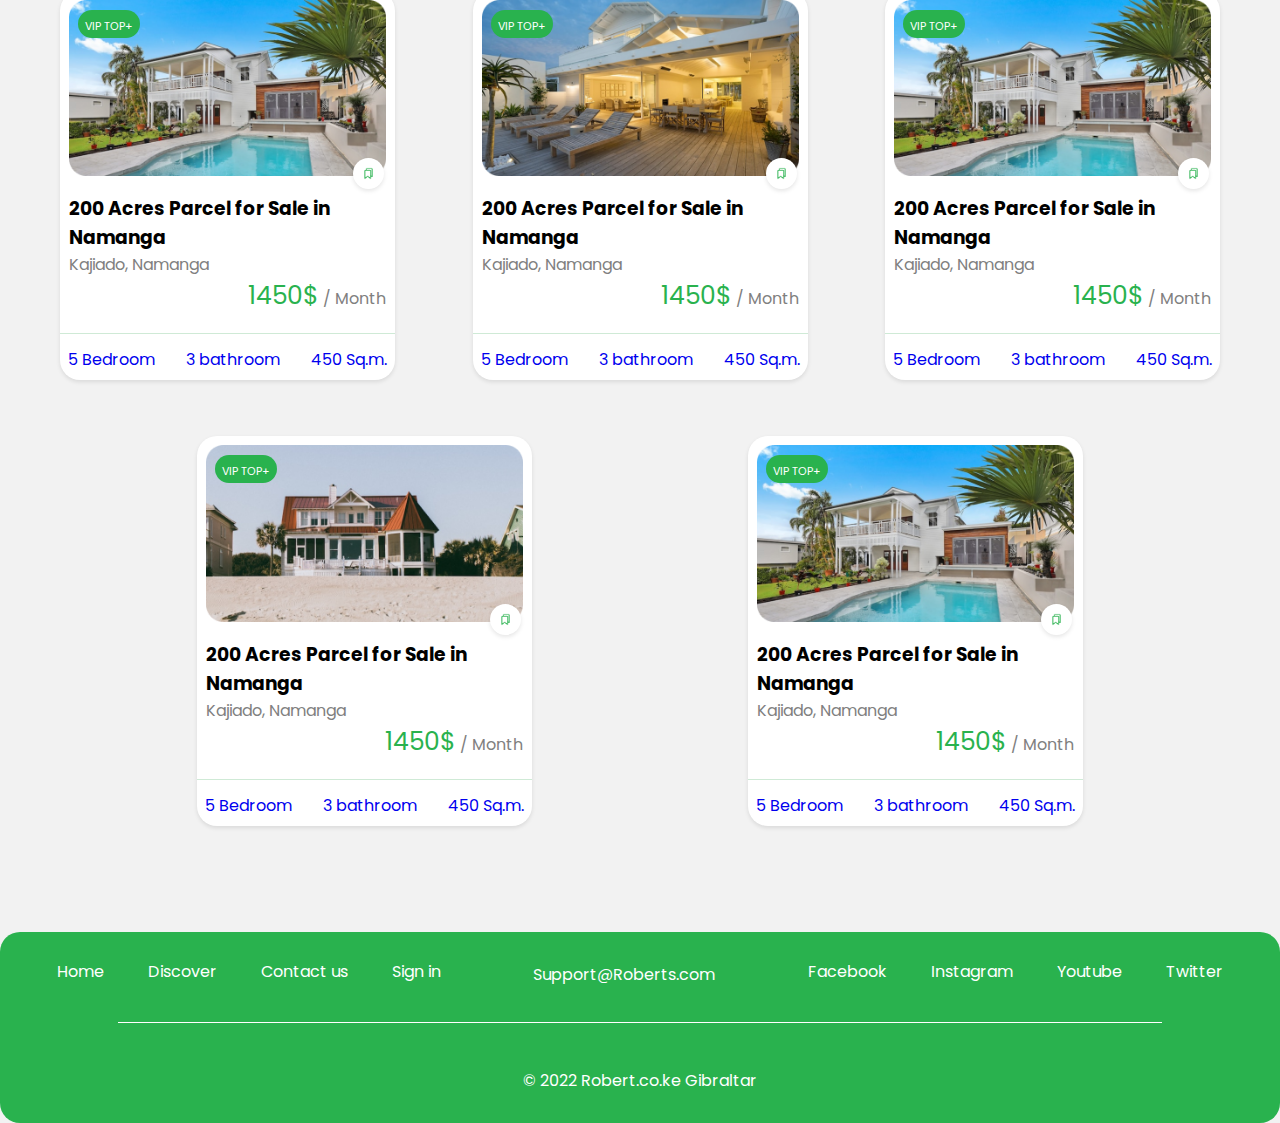
==== commit 294e595e: "edited phone resolution details for first page, linked items, tried to add meta tags for seo" ====
--- a/index.html
+++ b/index.html
@@ -3,13 +3,21 @@
 <head>
   <meta charset="UTF-8">
   <meta name="viewport" content="width=device-width, initial-scale=1.0">
+  <meta property="og:title" content="middle">
+  <meta property="og:description" content="A brief description of my page.">
+  <meta property="og:image" content="URL_TO_YOUR_IMAGE">
+  <meta property="og:url" content="URL_TO_YOUR_PAGE">
   <link rel="stylesheet" href="styles.css">
+  <link rel="preconnect" href="https://fonts.googleapis.com">
+  <link rel="preconnect" href="https://fonts.gstatic.com" crossorigin>
+  <link href="https://fonts.googleapis.com/css2?family=Playfair+Display:ital,wght@0,400..900;1,400..900&family=Poppins:ital,wght@0,100;0,200;0,300;0,400;0,500;0,600;0,700;0,800;0,900;1,100;1,200;1,300;1,400;1,500;1,600;1,700;1,800;1,900&display=swap" rel="stylesheet">
   <title>middle</title>
+  
 </head>
 <body>
   <header>
     <div class="logo">
-      <img src="middle.img/apartment (1) 1.png" alt="apartmentlogo">
+      <a href="index.html"><img src="middle.img/apartment (1) 1.png" alt="apartmentlogo"></a>
     </div>
     <nav>
       <ul class="header-nav">
@@ -20,6 +28,7 @@
       </ul>
     </nav>
       <button class="green-button">Sell Something</button>
+      <button class="search-header"><img src="middle.img/Frame (1).png" alt="search-icon"></button>
   </header>
   <section class="main-wrapper" >
     <div class="checkbox-wrapper">
@@ -100,7 +109,7 @@
       </div>
       <div class="checkbox2-wrap">
         <h3 style="margin-bottom: 20px;">Price range</h3>
-        <form>
+        <form style="font-size: 13px;">
           <div class="checkbox-item">
             <label>
               <input type="checkbox" id="other" name="interest" value=" Under 13 K">
@@ -139,7 +148,7 @@
         <img style=" width: 100%; max-height: 141vh;"src="middle.img/Rectangle 400.png" alt="img-of-buildings">
         <div class="img-content">
           <h1 class="img-h1-content">Find the house you want easily</h1>
-          <p style="text-align: center; margin-top: 18px; font-size: 18px;">
+          <p class="img-p-content">
             Buy, sell, rent or lease on just one platform</p>
           <form class="search-form"
             id="form" role="search">
@@ -157,21 +166,133 @@
     </div>
   <section class="trending-ads">
     <div class="all-ad-wrapper">
+      <a href="index.html">
+        <div class="item">
+        <div class="imgs-cont">
+          <div class="vip-top">
+           <p style="margin-top: 8px;
+           font-size: 11px;
+           color: white;
+           margin-left: 7px;
+            ">VIP TOP+</p>
+          </div>
+          <div>
+            <img class="house-img" src="middle.img/Rectangle 541.png" alt="img-ofhouse">
+          </div>
+          <div class="imgs-cont2">
+            <img src="middle.img/Frame (2).png" alt="img-ofhouse">
+          </div>
+        </div>
+        <div class="text-below">
+          <h3>200 Acres Parcel for Sale in Namanga</h3>
+          <p style="color: grey;">Kajiado, Namanga</p>
+          <p style="text-align: end; color: #29B24E;" ><span class="green-price"> 1450$</span> <span style="color: grey;">/ Month</span></p>
+        </div>
+        <div class="rooms">
+          <p style="margin-top: 5px;">5 Bedroom</p>
+          <p style="margin-top: 5px;">3 bathroom</p>
+          <p style="margin-top: 5px;">450 Sq.m.</p>
+        </div>
+      </div></a>
+      <a href="index.html">
+        <div class="item">
+        <div class="imgs-cont">
+          <div class="vip-top">
+           <p style=" margin-top: 8px;
+           font-size: 11px;
+           color: white;
+           margin-left: 7px;
+            ">VIP TOP+</p>
+          </div>
+          <div>
+            <img class="house-img" src="middle.img/Rectangle 425.png" alt="">
+          </div>
+          <div class="imgs-cont2">
+            <img src="middle.img/Frame (2).png" alt="">
+          </div>
+        </div>
+        <div class="text-below">
+          <h3>200 Acres Parcel for Sale in Namanga</h3>
+          <p style="color: grey;">Kajiado, Namanga</p>
+          <p style="text-align: end; color: #29B24E;" ><span class="green-price"> 1450$</span> <span style="color: grey;">/ Month</span></p>
+        </div>
+        <div class="rooms">
+          <p style="margin-top: 5px;">5 Bedroom</p>
+          <p style="margin-top: 5px;">3 bathroom</p>
+          <p style="margin-top: 5px;">450 Sq.m.</p>
+        </div>
+      </div></a>
+      <a href="index.html">
+        <div class="item">
+        <div class="imgs-cont">
+          <div class="vip-top">
+           <p style="    margin-top: 8px;
+           font-size: 11px;
+           color: white;
+           margin-left: 7px;
+            ">VIP TOP+</p>
+          </div>
+          <div>
+            <img class="house-img" src="middle.img/Rectangle 431.png" alt="houserent">
+          </div>
+          <div class="imgs-cont2">
+            <img src="middle.img/Frame (2).png" alt="">
+          </div>
+        </div>
+        <div class="text-below">
+          <h3>200 Acres Parcel for Sale in Namanga</h3>
+          <p style="color: grey;">Kajiado, Namanga</p>
+          <p style="text-align: end; color: #29B24E;" ><span class="green-price"> 1450$</span> <span style="color: grey;">/ Month</span></p>
+        </div>
+        <div class="rooms">
+          <p style="margin-top: 5px;">5 Bedroom</p>
+          <p style="margin-top: 5px;">3 bathroom</p>
+          <p style="margin-top: 5px;">450 Sq.m.</p>
+        </div>
+      </div></a>
+      <a href="index.html">
+        <div class="item">
+        <div class="imgs-cont">
+          <div class="vip-top">
+           <p style="    margin-top: 8px;
+           font-size: 11px;
+           color: white;
+           margin-left: 7px;
+            ">VIP TOP+</p>
+          </div>
+          <div>
+            <img class="house-img" src="middle.img/Rectangle 541.png" alt="img-ofhouse">
+          </div>
+          <div class="imgs-cont2">
+            <img src="middle.img/Frame (2).png" alt="img-ofhouse">
+          </div>
+        </div>
+        <div class="text-below">
+          <h3>200 Acres Parcel for Sale in Namanga</h3>
+          <p style="color: grey;">Kajiado, Namanga</p>
+          <p style="text-align: end; color: #29B24E;" ><span class="green-price"> 1450$</span> <span style="color: grey;">/ Month</span></p>
+        </div>
+        <div class="rooms">
+          <p style="margin-top: 5px;">5 Bedroom</p>
+          <p style="margin-top: 5px;">3 bathroom</p>
+          <p style="margin-top: 5px;">450 Sq.m.</p>
+        </div>
+      </div></a>
       <a href="index2.html">
         <div class="item">
         <div class="imgs-cont">
           <div class="vip-top">
-           <p style="margin-top: 8px;
-           font-size: 11px;
-           color: white;
-           margin-left: 7px;
-            ">VIP TOP+</p>
-          </div>
-          <div>
-            <img class="house-img" src="middle.img/Rectangle 541.png" alt="img-ofhouse">
-          </div>
-          <div class="imgs-cont2">
-            <img src="middle.img/Frame (2).png" alt="img-ofhouse">
+           <p style="    margin-top: 8px;
+           font-size: 11px;
+           color: white;
+           margin-left: 7px;
+            ">VIP TOP+</p>
+          </div>
+          <div>
+            <img class="house-img" src="middle.img/Rectangle 431.png" alt="">
+          </div>
+          <div class="imgs-cont2">
+            <img src="middle.img/Frame (2).png" alt="">
           </div>
         </div>
         <div class="text-below">
@@ -224,119 +345,7 @@
             ">VIP TOP+</p>
           </div>
           <div>
-            <img class="house-img" src="middle.img/Rectangle 541.png" alt="">
-          </div>
-          <div class="imgs-cont2">
-            <img src="middle.img/Frame (2).png" alt="">
-          </div>
-        </div>
-        <div class="text-below">
-          <h3>200 Acres Parcel for Sale in Namanga</h3>
-          <p style="color: grey;">Kajiado, Namanga</p>
-          <p style="text-align: end; color: #29B24E;" ><span class="green-price"> 1450$</span> <span style="color: grey;">/ Month</span></p>
-        </div>
-        <div class="rooms">
-          <p style="margin-top: 5px;">5 Bedroom</p>
-          <p style="margin-top: 5px;">3 bathroom</p>
-          <p style="margin-top: 5px;">450 Sq.m.</p>
-        </div>
-      </div></a>
-      <a href="index.html">
-        <div class="item">
-        <div class="imgs-cont">
-          <div class="vip-top">
-           <p style="    margin-top: 8px;
-           font-size: 11px;
-           color: white;
-           margin-left: 7px;
-            ">VIP TOP+</p>
-          </div>
-          <div>
-            <img class="house-img" src="middle.img/Rectangle 541.png" alt="img-ofhouse">
-          </div>
-          <div class="imgs-cont2">
-            <img src="middle.img/Frame (2).png" alt="img-ofhouse">
-          </div>
-        </div>
-        <div class="text-below">
-          <h3>200 Acres Parcel for Sale in Namanga</h3>
-          <p style="color: grey;">Kajiado, Namanga</p>
-          <p style="text-align: end; color: #29B24E;" ><span class="green-price"> 1450$</span> <span style="color: grey;">/ Month</span></p>
-        </div>
-        <div class="rooms">
-          <p style="margin-top: 5px;">5 Bedroom</p>
-          <p style="margin-top: 5px;">3 bathroom</p>
-          <p style="margin-top: 5px;">450 Sq.m.</p>
-        </div>
-      </div></a>
-      <a href="index.html">
-        <div class="item">
-        <div class="imgs-cont">
-          <div class="vip-top">
-           <p style="    margin-top: 8px;
-           font-size: 11px;
-           color: white;
-           margin-left: 7px;
-            ">VIP TOP+</p>
-          </div>
-          <div>
-            <img class="house-img" src="middle.img/Rectangle 541.png" alt="">
-          </div>
-          <div class="imgs-cont2">
-            <img src="middle.img/Frame (2).png" alt="">
-          </div>
-        </div>
-        <div class="text-below">
-          <h3>200 Acres Parcel for Sale in Namanga</h3>
-          <p style="color: grey;">Kajiado, Namanga</p>
-          <p style="text-align: end; color: #29B24E;" ><span class="green-price"> 1450$</span> <span style="color: grey;">/ Month</span></p>
-        </div>
-        <div class="rooms">
-          <p style="margin-top: 5px;">5 Bedroom</p>
-          <p style="margin-top: 5px;">3 bathroom</p>
-          <p style="margin-top: 5px;">450 Sq.m.</p>
-        </div>
-      </div></a>
-      <a href="index.html">
-        <div class="item">
-        <div class="imgs-cont">
-          <div class="vip-top">
-           <p style="    margin-top: 8px;
-           font-size: 11px;
-           color: white;
-           margin-left: 7px;
-            ">VIP TOP+</p>
-          </div>
-          <div>
-            <img class="house-img" src="middle.img/Rectangle 541.png" alt="">
-          </div>
-          <div class="imgs-cont2">
-            <img src="middle.img/Frame (2).png" alt="">
-          </div>
-        </div>
-        <div class="text-below">
-          <h3>200 Acres Parcel for Sale in Namanga</h3>
-          <p style="color: grey;">Kajiado, Namanga</p>
-          <p style="text-align: end; color: #29B24E;" ><span class="green-price"> 1450$</span> <span style="color: grey;">/ Month</span></p>
-        </div>
-        <div class="rooms">
-          <p style="margin-top: 5px;">5 Bedroom</p>
-          <p style="margin-top: 5px;">3 bathroom</p>
-          <p style="margin-top: 5px;">450 Sq.m.</p>
-        </div>
-      </div></a>
-      <a href="index.html">
-        <div class="item">
-        <div class="imgs-cont">
-          <div class="vip-top">
-           <p style="    margin-top: 8px;
-           font-size: 11px;
-           color: white;
-           margin-left: 7px;
-            ">VIP TOP+</p>
-          </div>
-          <div>
-            <img class="house-img" src="middle.img/Rectangle 541.png" alt="">
+            <img class="house-img" src="middle.img/Rectangle 425.png" alt="houserent">
           </div>
           <div class="imgs-cont2">
             <img src="middle.img/Frame (2).png" alt="">
--- a/styles.css
+++ b/styles.css
@@ -6,7 +6,9 @@
 
 body {
   background-color: #F2F2F2;
-  font-family: poppins;
+  font-family: 'Poppins', sans-serif;
+    font-weight: 400;
+  font-style: normal;
 }
 
 .main-wrapper {
@@ -60,8 +62,44 @@
   box-shadow: none;
   border-radius: 10px;
   color: white;
-  margin-right: -4vw;
-}
+  margin-right: -7vw;
+  @media (max-width: 925px) {
+    margin-left: -2vw;
+  }
+
+  @media (max-width: 563px) {
+    display: none;
+   }
+}
+
+.search-header {
+  display: none;
+
+  @media (max-width: 563px) {
+    display: flex;
+    border-radius: 50%;
+    padding: 15px;
+    background-color: white;
+    border: none;
+    box-shadow: 0 2px 4px rgba(0, 0, 0, 0.1);
+   }
+
+}
+
+
+
+
+.logo {
+  margin-left: -10vw;
+
+  @media (max-width: 977px) {
+    margin-left: -7vw;
+  }
+
+}
+
+
+
 
 .checkbox-wrapper {
   background-color: #F8F8F8;
@@ -106,14 +144,16 @@
 
 
 
-
-
 .checkbox-item input[type=checkbox] {
   /* accent-color: #29B24E; */
   accent-color: forestgreen;
 
   margin-bottom: 15px;
   
+}
+
+.form1 {
+  font-size: 13px;
 }
 
 .checkbox2-wrap {
@@ -155,14 +195,40 @@
 }
 
 .img-h1-content {
-  font-size: 48px; 
-  font-weight: 300; 
+  font-size: 39px;  
   text-align: center; 
 
+   
+  @media (max-width: 771px) {
+    font-size: 30px;
+
+  }
+
+  
   @media (max-width: 650px) {
-    font-size: 30px;
-  }
-}
+    font-size: 25px;
+  }
+  @media (max-width: 500px) {
+    font-size: 15px;
+    margin-top: 30px;
+  }
+
+}
+
+
+.img-p-content {
+  text-align: center; 
+  margin-top: 18px; 
+  font-size: 18px;
+
+  @media (max-width: 500px) {
+    font-size: 10px;
+    margin-top: 30px;
+  }
+
+}
+
+
 
 .search-form {
  border-radius: 1px;
@@ -172,9 +238,7 @@
  margin-top: 29px;
 }
 
-.logo {
-  margin-left: -5vw;
-}
+
 
 .search-input {
     border: 1px transparent;
@@ -183,12 +247,26 @@
     border-radius: 10px;
     padding: 10px;
     box-shadow: 0 2px 4px rgba(0, 0, 0, 0.1); 
-}
+
+    @media (max-width: 613px) {
+      width: 30%;
+      margin-top: 30px;
+    }
+
+    @media (max-width: 563px) {
+     display: none;
+    }
+
+}
+
 
 .search-img {
+  top: 87%;
+  left: 67%;
   position: absolute;
-  top: 84%;
-  left: 68%;
+  @media (max-width: 563px) {
+    display: none;
+   }
 }
 
 
@@ -208,6 +286,10 @@
 
 .green-price {
   font-size: 25px;
+}
+
+h3 {
+  color: black;
 }
 
 .item {
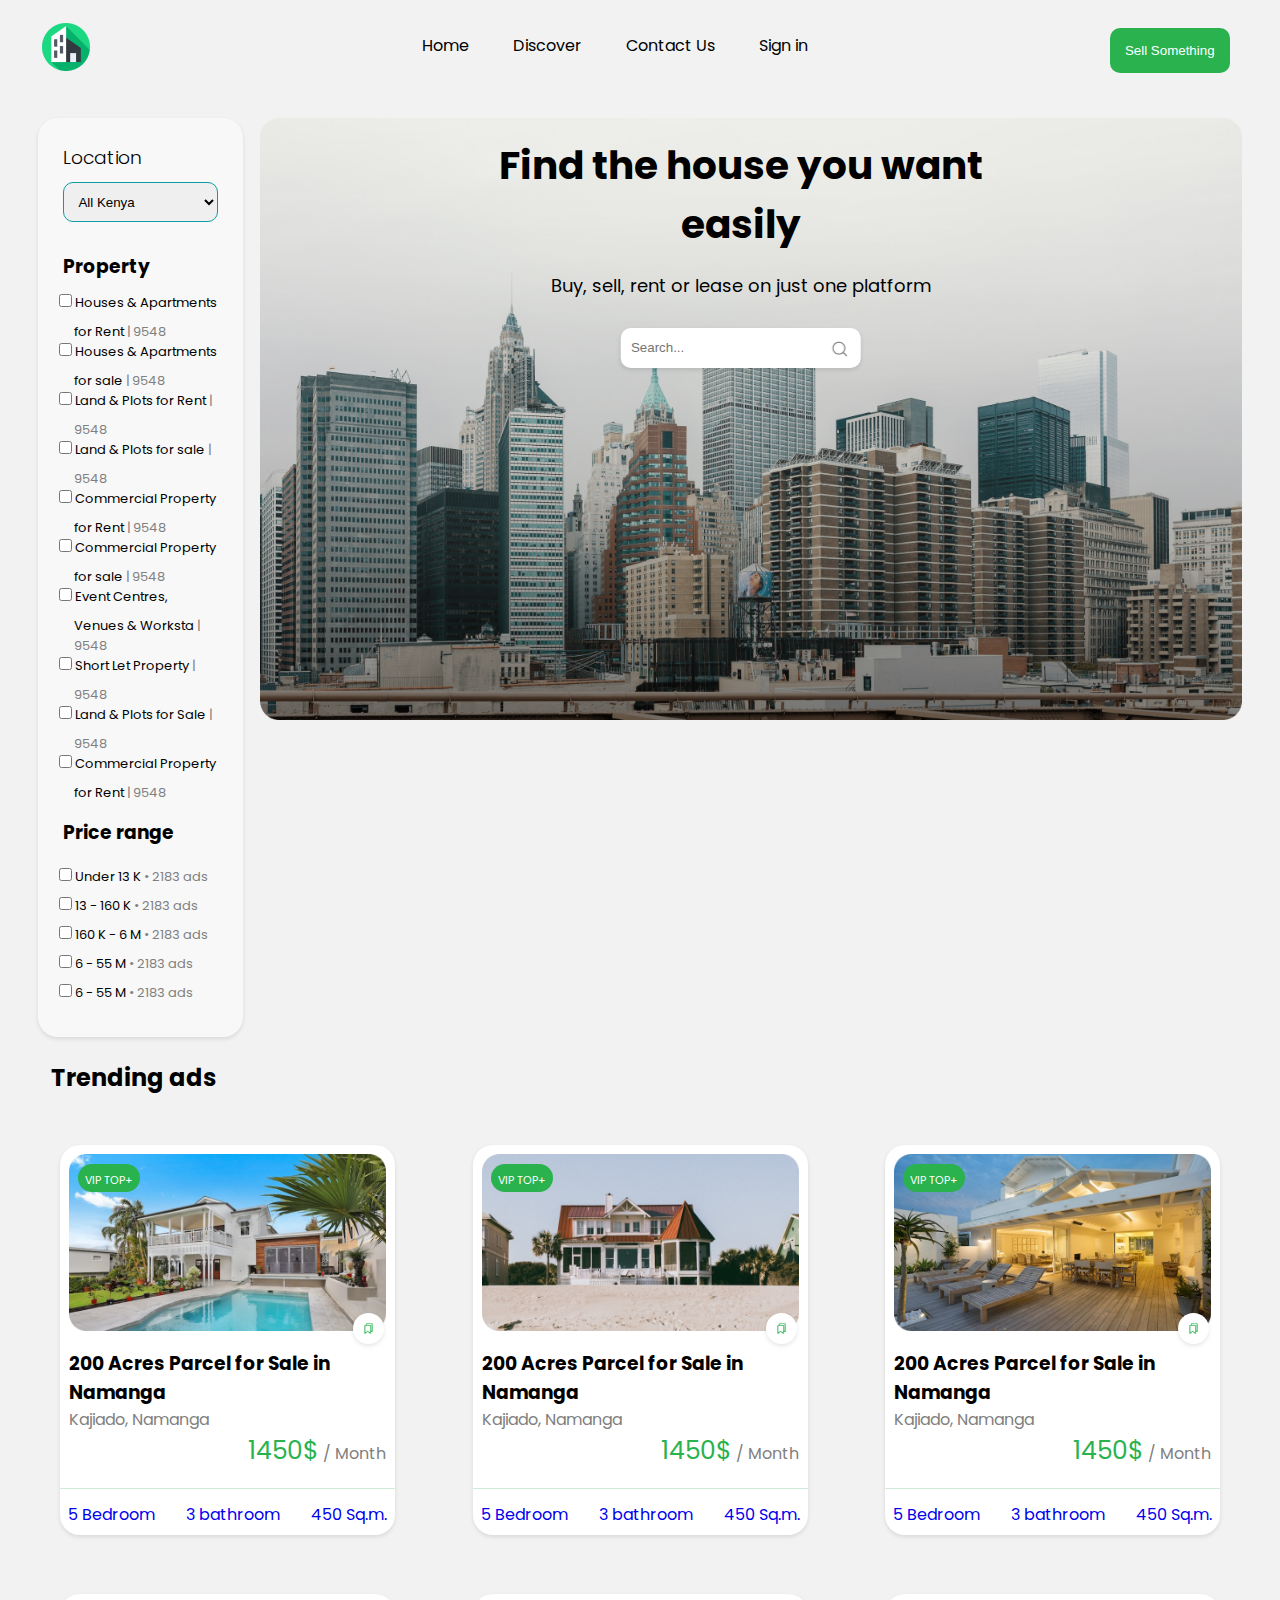
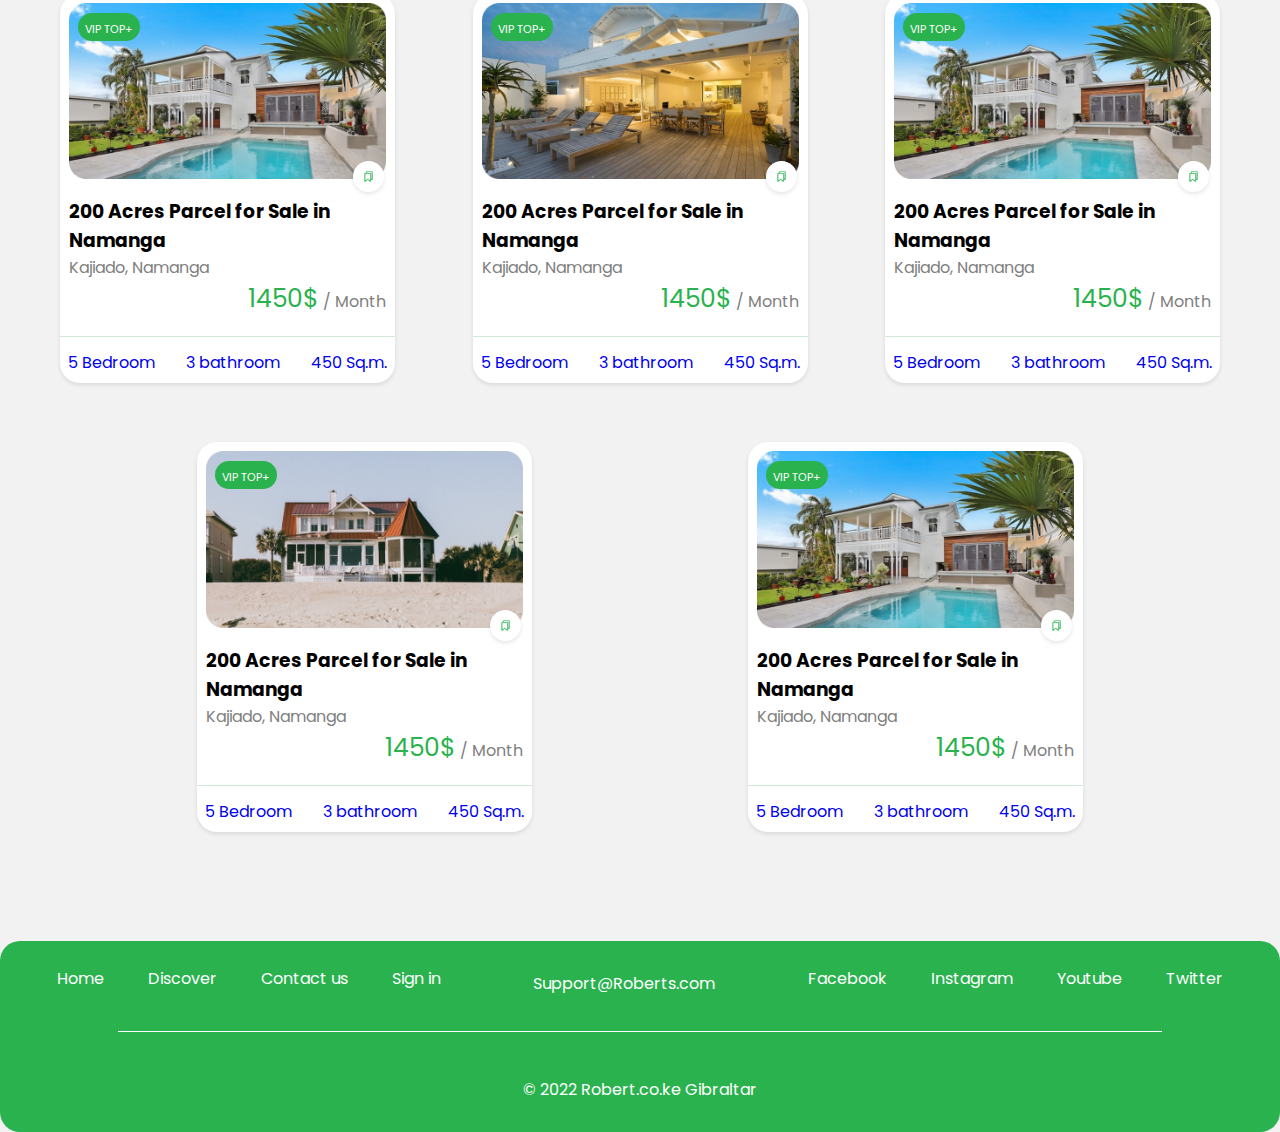
==== commit b95a1fa7: "made final changes based on teachers comment" ====
--- a/index.html
+++ b/index.html
@@ -145,7 +145,7 @@
     </div>
     <div class="search-img-wrap">
     <div class="big-img">
-        <img style=" width: 100%; max-height: 141vh;"src="middle.img/Rectangle 400.png" alt="img-of-buildings">
+        <img class="main-img" src="middle.img/Rectangle 400.png" alt="img-of-buildings">
         <div class="img-content">
           <h1 class="img-h1-content">Find the house you want easily</h1>
           <p class="img-p-content">
--- a/styles.css
+++ b/styles.css
@@ -34,6 +34,8 @@
   text-decoration: none;
   list-style-type: none;
   margin: 5px 30px;
+  border-bottom: 3px solid transparent;
+  position: relative;
 }
 
 .underline-on-hover > li {
@@ -82,6 +84,7 @@
     background-color: white;
     border: none;
     box-shadow: 0 2px 4px rgba(0, 0, 0, 0.1);
+
    }
 
 }
@@ -161,6 +164,16 @@
   margin-top: 15px;
 }
 
+.big-img {
+  position: relative;
+}
+
+.main-img {
+  width: 100%;
+  max-height: 141vh;
+}
+
+
 
 .search-img-wrap {
   margin-top: 40px;
@@ -169,8 +182,8 @@
 .img-content {
   content: "Overlay Text";
   position: absolute;
-  top: 32%;
-  left: 60%;
+  top: 22%;
+  left: 49%;
   transform: translate(-50%, -50%);
 
   @media (max-width: 1200px) {
@@ -236,6 +249,7 @@
  flex-direction: row;
  justify-content: center;
  margin-top: 29px;
+ position: relative;
 }
 
 
@@ -247,11 +261,11 @@
     border-radius: 10px;
     padding: 10px;
     box-shadow: 0 2px 4px rgba(0, 0, 0, 0.1); 
-
+/* 
     @media (max-width: 613px) {
       width: 30%;
       margin-top: 30px;
-    }
+    } */
 
     @media (max-width: 563px) {
      display: none;
@@ -261,8 +275,8 @@
 
 
 .search-img {
-  top: 87%;
-  left: 67%;
+  top: 29%;
+  left: 68%;
   position: absolute;
   @media (max-width: 563px) {
     display: none;
